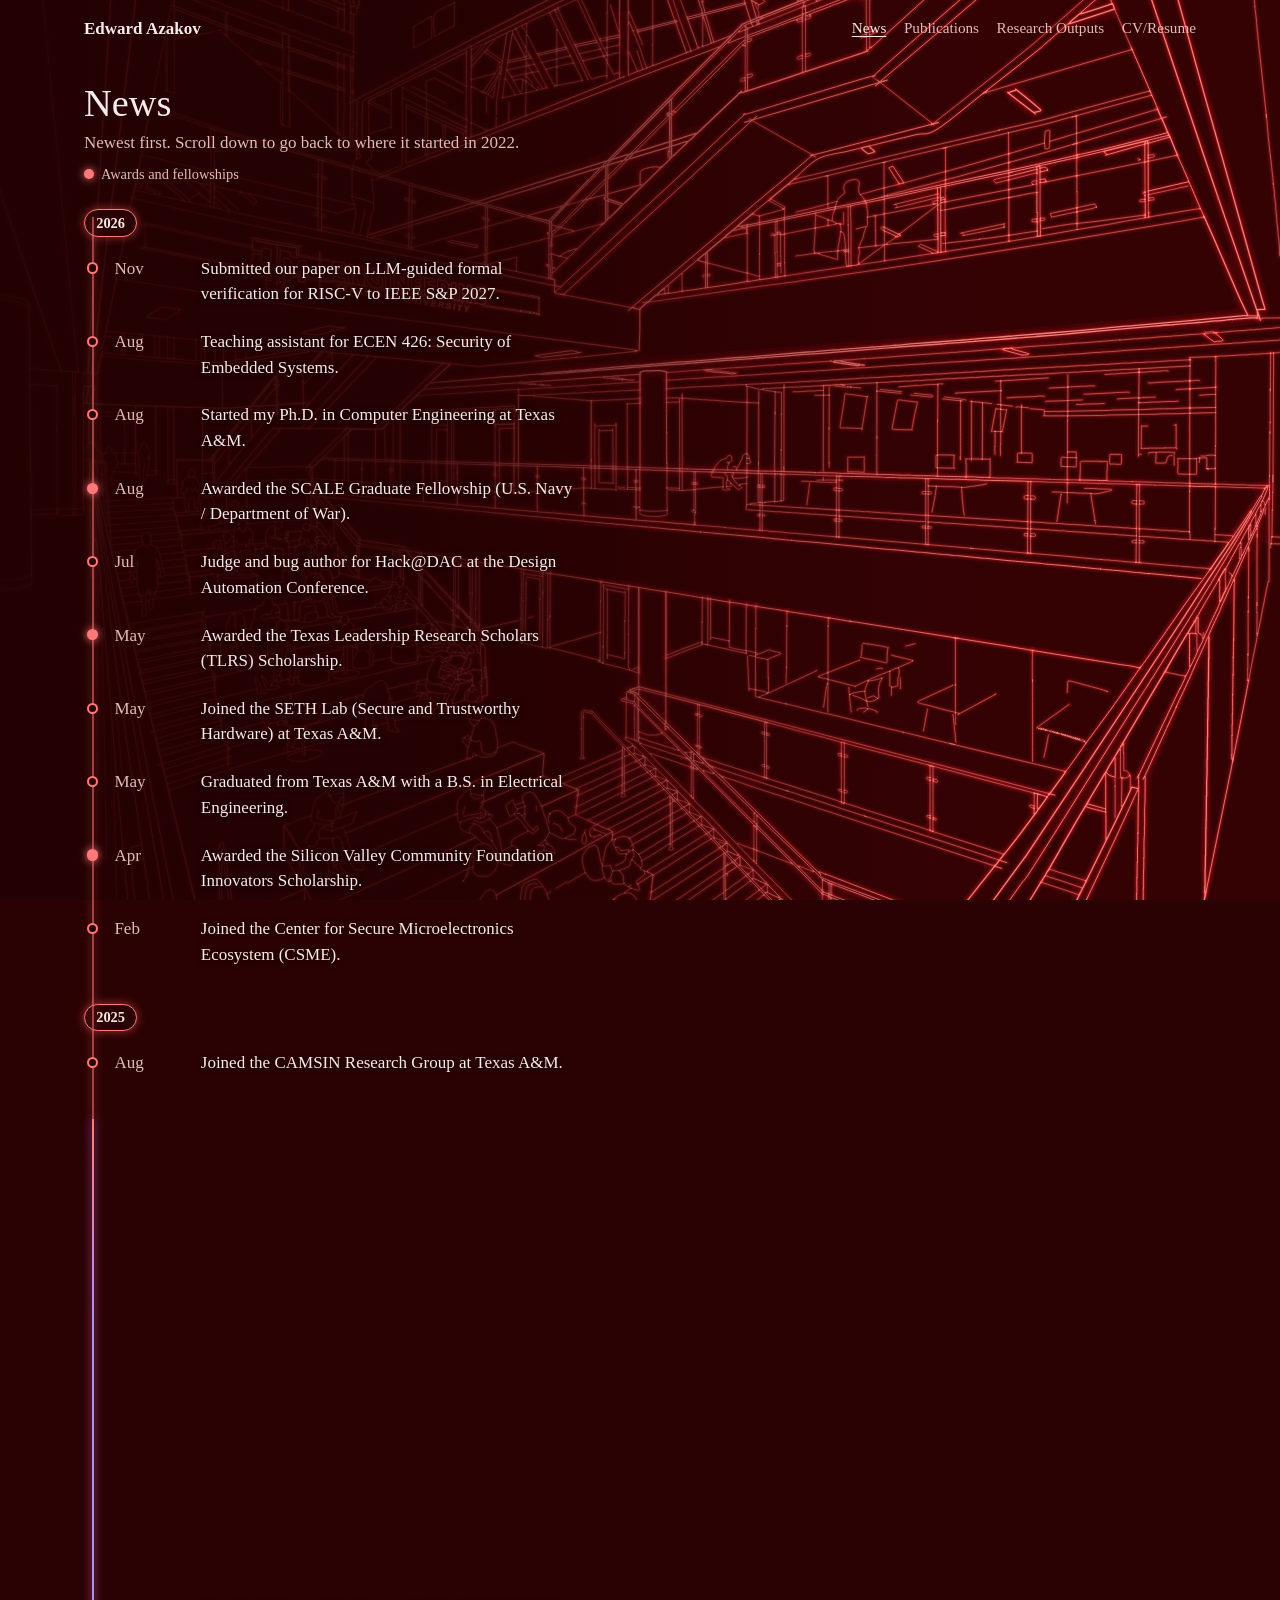
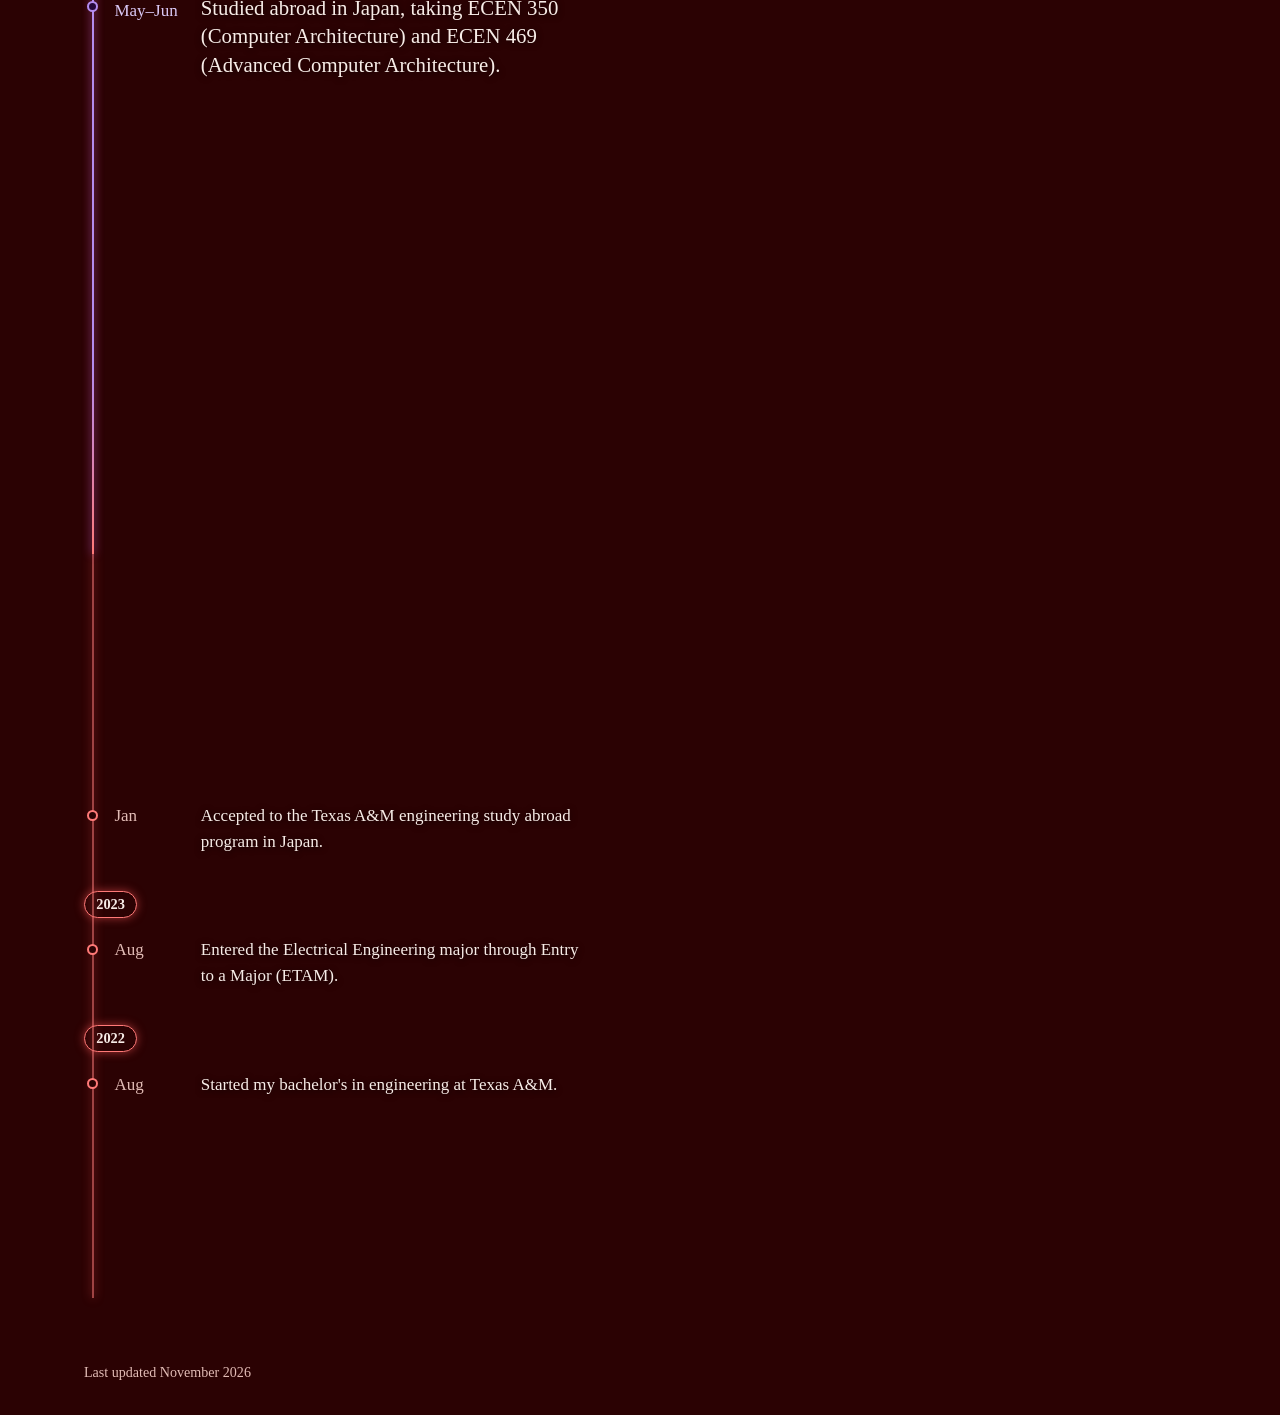
==== news.html @ d88e2535 "Add files via upload" ====
<!DOCTYPE html>
<html lang="en">
<head>
<meta charset="utf-8">
<meta name="viewport" content="width=device-width, initial-scale=1">
<title>News | Edward Azakov</title>
<meta name="description" content="A timeline of Edward Azakov's news, from starting at Texas A&amp;M in 2022 to today.">
<meta name="theme-color" content="#2b0203">
<link rel="preload" as="image" href="news-zachry.svg">
<style>
/* News timeline: newest at the top. A fixed line drawing sits behind the page and
   cross-fades as each era of the timeline reaches the middle of the screen. */
:root { --base: #2b0203; --ink: #f7ece7; --soft: #e2bcb6; --neon: #ff7a78; --line: rgba(255,122,120,.55); }
* { box-sizing: border-box; }
html { -webkit-text-size-adjust: 100%; }
body { margin: 0; background: var(--base); color: var(--ink);
  font-family: Charter, "Bitstream Charter", "Sitka Text", Cambria, Georgia, serif; font-size: 1.0625rem; line-height: 1.5; }
a { color: var(--ink); }
a:focus-visible { outline: 2px solid var(--neon); outline-offset: 3px; }

.bg, .bg div { position: fixed; inset: 0; }
.bg { z-index: 0; }
.bg div { background-size: cover; background-repeat: no-repeat; opacity: 0; transition: opacity .8s ease; will-change: opacity; }
.bg div.on { opacity: 1; }
.bg .zachry { background-image: url(news-zachry.svg); background-position: 60% 45%; }
.bg .japan { background-image: url(news-japan.svg); background-position: 50% 56%; }
/* each drawing carries its own shade over the left side, where the text sits, tinted to match it */
.bg div::after { content: ""; position: absolute; inset: 0;
  background: linear-gradient(90deg, rgb(var(--shade) / .94) 0, rgb(var(--shade) / .86) 26rem, rgb(var(--shade) / .35) 46rem, rgb(var(--shade) / 0) 62rem); }
.bg .zachry { --shade: 34 1 2; }
.bg .japan { --shade: 22 4 40; }

.wrap { position: relative; z-index: 2; }
.top { display: flex; justify-content: space-between; align-items: center; flex-wrap: wrap; gap: .25rem 1.25rem;
  max-width: 72rem; margin: 0 auto; padding: 1rem 1.25rem; }
.top .home { font-weight: 700; text-decoration: none; }
.top nav { display: flex; gap: 1.1rem; flex-wrap: wrap; font-size: .95rem; }
.top nav a { color: var(--soft); text-decoration: none; }
.top nav a:hover, .top nav a[aria-current] { color: var(--ink); text-decoration: underline; text-underline-offset: 3px; }

main { max-width: 72rem; margin: 0 auto; padding: 0 1.25rem; }
.col { max-width: 31rem; position: relative; }
h1 { font-size: 2.4rem; font-weight: 400; line-height: 1.1; margin: 1.5rem 0 .4rem; }
.intro { color: var(--soft); margin: 0 0 .5rem; }
.key { font-size: .9rem; color: var(--soft); display: flex; align-items: center; gap: .45rem; margin: 0; }
.key i { width: .62rem; height: .62rem; border-radius: 50%; background: var(--neon); box-shadow: 0 0 8px var(--neon); display: inline-block; }

/* the rail */
.tl { position: relative; padding-left: 1.9rem; }
.tl::before { content: ""; position: absolute; left: .5rem; top: 2rem; bottom: 3rem; width: 2px; background: var(--line); box-shadow: 0 0 10px rgba(255,90,90,.6); }
.era { min-height: 88vh; display: flex; flex-direction: column; justify-content: center; padding: 2rem 0; }
.era:first-child { min-height: 78vh; justify-content: flex-start; padding-top: 1.5rem; }
.era.tall { min-height: 115vh; }
.era ol { list-style: none; margin: 0; padding: 0; }
.year { margin: 1.6rem 0 .5rem -1.9rem; }
.year:first-child { margin-top: 0; }
.year span { display: inline-block; font-weight: 700; font-size: .9rem; line-height: 1; padding: .34rem .7rem; border-radius: 999px;
  color: var(--ink); background: var(--base); border: 1.5px solid var(--neon); box-shadow: 0 0 10px rgba(255,90,90,.55); font-variant-numeric: tabular-nums; }
.ev { position: relative; display: grid; grid-template-columns: 4.7rem 1fr; gap: .7rem; padding: .7rem 0; }
.ev::before { content: ""; position: absolute; left: -1.74rem; top: 1.12rem; width: .7rem; height: .7rem; border-radius: 50%;
  background: var(--base); border: 2px solid var(--neon); box-sizing: border-box; }
.ev.award::before { background: var(--neon); box-shadow: 0 0 9px var(--neon); }
.when { color: var(--soft); font-variant-numeric: tabular-nums; }
.what { text-shadow: 0 1px 6px rgba(20,0,0,.9); }
.ev.big .what { font-size: 1.3rem; line-height: 1.35; }
/* the Japan stretch of the timeline picks up the purple of its drawing */
.era[data-bg="japan"] { position: relative; --neon: #b48cf0; }
.era[data-bg="japan"]::before { content: ""; position: absolute; left: -1.4rem; top: 0; bottom: 0; width: 2px;
  background: linear-gradient(#ff7a78, #b48cf0 18%, #b48cf0 82%, #ff7a78); box-shadow: 0 0 10px rgba(150,90,255,.7); }
.era[data-bg="japan"] .ev::before { background: #25083a; }
.era[data-bg="japan"] .when { color: #d9c8f5; }
.ev.big .when { padding-top: .25rem; }

footer { max-width: 72rem; margin: 0 auto; padding: 1rem 1.25rem 2rem; font-size: .88rem; color: var(--soft); }

@media (max-width: 52rem) {
  .bg div::after { background: rgb(var(--shade) / .7); }
  .col { max-width: none; }
}
@media (max-width: 34rem) {
  h1 { font-size: 2rem; }
  .ev { grid-template-columns: 1fr; gap: 0; }
}
@media (prefers-reduced-motion: reduce) { .bg div { transition: none; } }
</style>
</head>
<body>
<div class="bg" aria-hidden="true"><div class="zachry on"></div><div class="japan"></div></div>

<div class="wrap">
<header class="top">
  <a class="home" href="index.html">Edward Azakov</a>
  <nav aria-label="Main">
    <a href="news.html" aria-current="page">News</a>
    <a href="index.html#publications">Publications</a>
    <a href="research-outputs.html">Research Outputs</a>
    <a href="Azakov_Edward_CV.pdf">CV/Resume</a>
  </nav>
</header>

<main>
<div class="col">
  <h1>News</h1>
  <p class="intro">Newest first. Scroll down to go back to where it started in 2022.</p>
  <p class="key"><i aria-hidden="true"></i>Awards and fellowships</p>

  <div class="tl">
  <section class="era" data-bg="zachry">
    <ol>
      <li class="year"><span>2026</span></li>
      <li class="ev"><span class="when">Nov</span><span class="what">Submitted our paper on LLM-guided formal verification for RISC-V to IEEE S&amp;P 2027.</span></li>
      <li class="ev"><span class="when">Aug</span><span class="what">Teaching assistant for ECEN 426: Security of Embedded Systems.</span></li>
      <li class="ev"><span class="when">Aug</span><span class="what">Started my Ph.D. in Computer Engineering at Texas A&amp;M.</span></li>
      <li class="ev award"><span class="when">Aug</span><span class="what">Awarded the SCALE Graduate Fellowship (U.S. Navy / Department of War).</span></li>
      <li class="ev"><span class="when">Jul</span><span class="what">Judge and bug author for Hack@DAC at the Design Automation Conference.</span></li>
      <li class="ev award"><span class="when">May</span><span class="what">Awarded the Texas Leadership Research Scholars (TLRS) Scholarship.</span></li>
      <li class="ev"><span class="when">May</span><span class="what">Joined the SETH Lab (Secure and Trustworthy Hardware) at Texas A&amp;M.</span></li>
      <li class="ev"><span class="when">May</span><span class="what">Graduated from Texas A&amp;M with a B.S. in Electrical Engineering.</span></li>
      <li class="ev award"><span class="when">Apr</span><span class="what">Awarded the Silicon Valley Community Foundation Innovators Scholarship.</span></li>
      <li class="ev"><span class="when">Feb</span><span class="what">Joined the Center for Secure Microelectronics Ecosystem (CSME).</span></li>
      <li class="year"><span>2025</span></li>
      <li class="ev"><span class="when">Aug</span><span class="what">Joined the CAMSIN Research Group at Texas A&amp;M.</span></li>
    </ol>
  </section>
  <section class="era tall" data-bg="japan">
    <ol>
      <li class="ev big"><span class="when">May&ndash;Jun</span><span class="what">Studied abroad in Japan, taking ECEN 350 (Computer Architecture) and ECEN 469 (Advanced Computer Architecture).</span></li>
    </ol>
  </section>
  <section class="era" data-bg="zachry">
    <ol>
      <li class="ev"><span class="when">Jan</span><span class="what">Accepted to the Texas A&amp;M engineering study abroad program in Japan.</span></li>
      <li class="year"><span>2023</span></li>
      <li class="ev"><span class="when">Aug</span><span class="what">Entered the Electrical Engineering major through Entry to a Major (ETAM).</span></li>
      <li class="year"><span>2022</span></li>
      <li class="ev"><span class="when">Aug</span><span class="what">Started my bachelor's in engineering at Texas A&amp;M.</span></li>
    </ol>
  </section>
  </div>
</div>
</main>

<footer>Last updated November 2026</footer>
</div>

<script>
// Show the drawing that belongs to whichever era is crossing the middle of the screen.
(function () {
  var layers = document.querySelectorAll('.bg div');
  function show(name) {
    layers.forEach(function (l) { l.classList.toggle('on', l.classList.contains(name)); });
  }
  if (!('IntersectionObserver' in window)) return;
  var io = new IntersectionObserver(function (entries) {
    entries.forEach(function (e) { if (e.isIntersecting) show(e.target.dataset.bg); });
  }, { rootMargin: '-50% 0px -50% 0px' });
  document.querySelectorAll('.era').forEach(function (s) { io.observe(s); });
})();
</script>
</body>
</html>
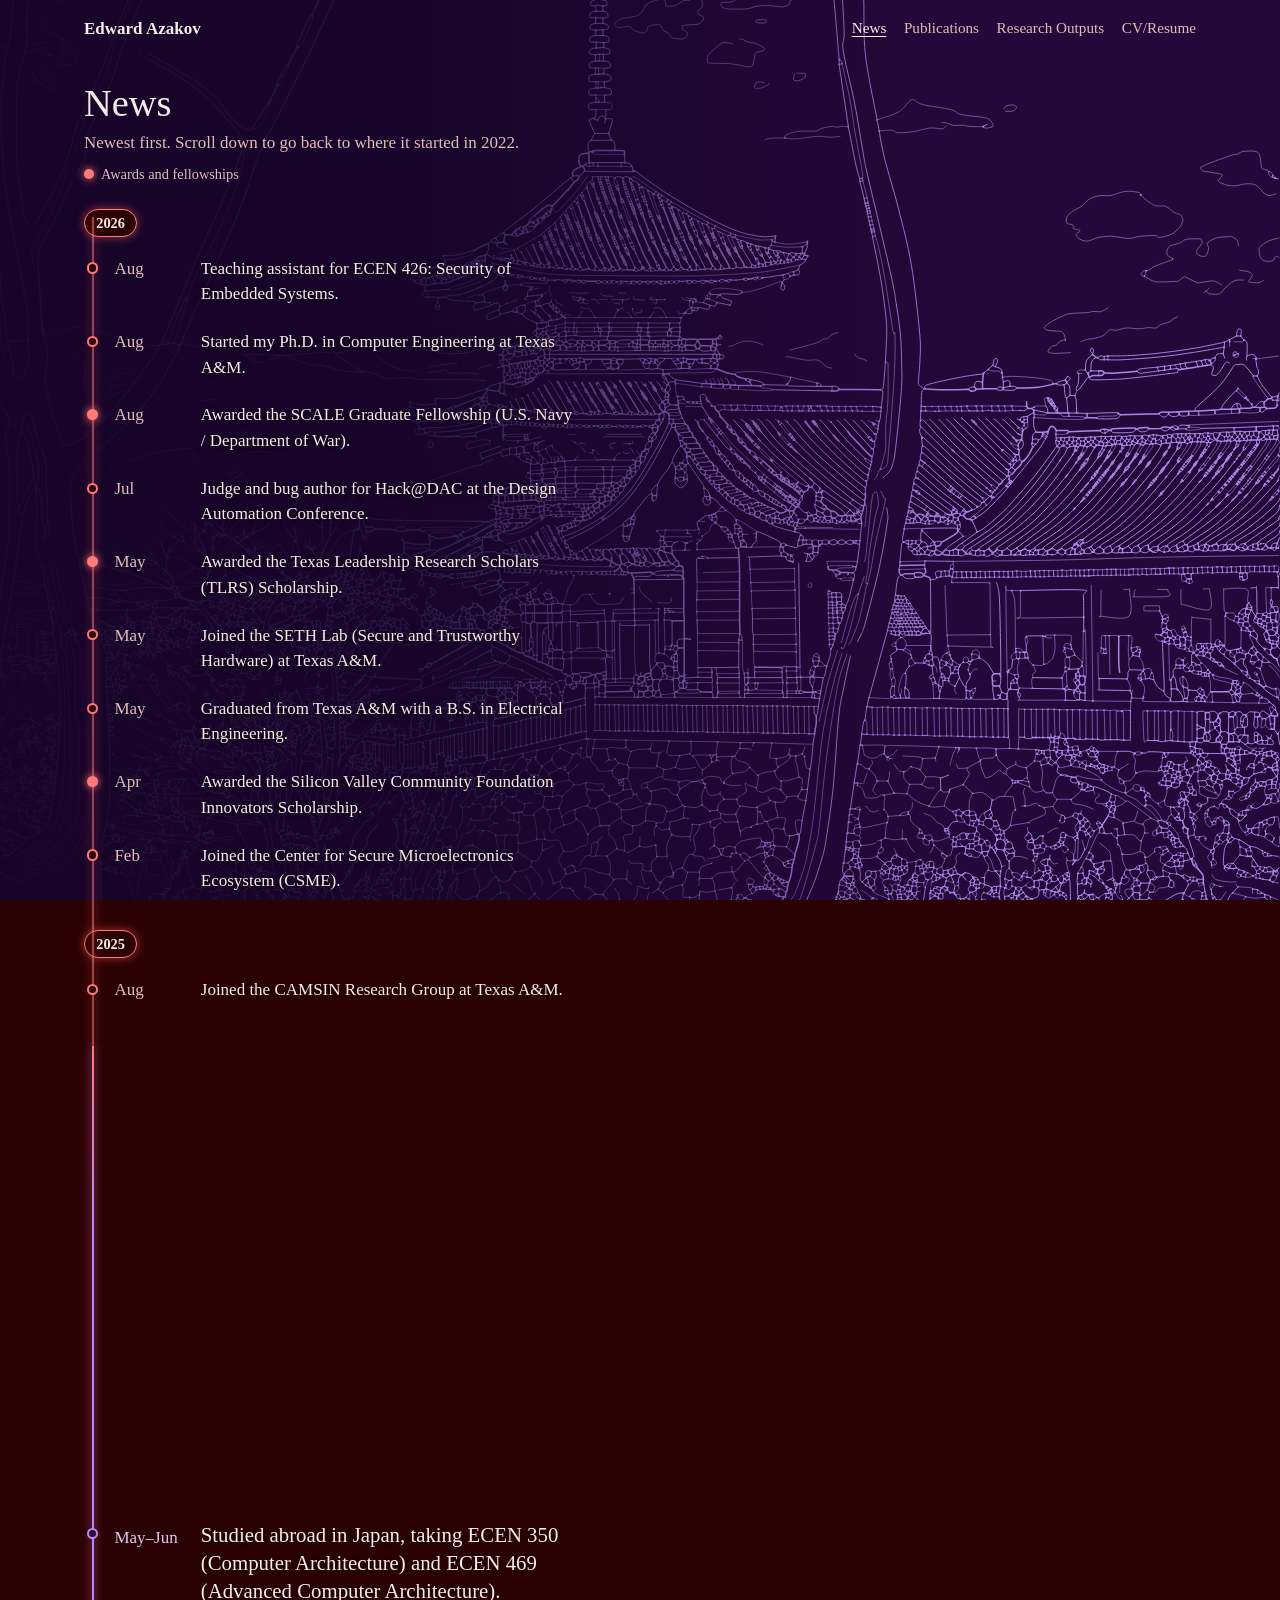
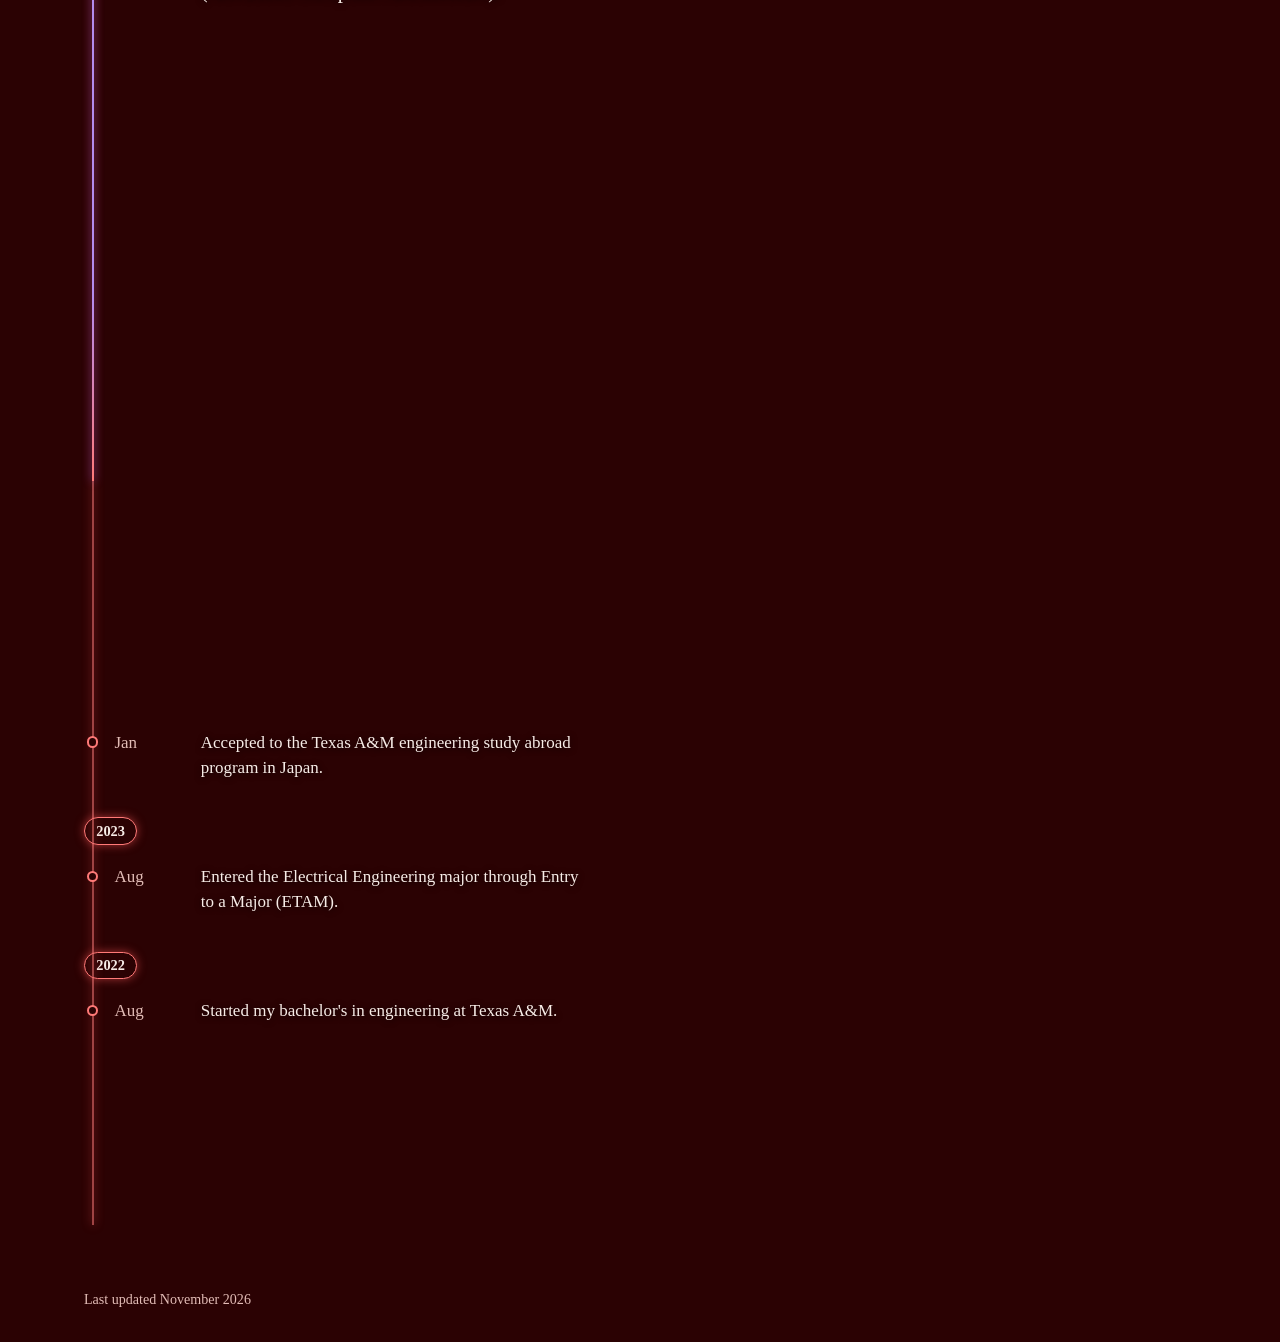
==== commit efc8f6d9: "Add files via upload" ====
--- a/news.html
+++ b/news.html
@@ -108,7 +108,6 @@
   <section class="era" data-bg="zachry">
     <ol>
       <li class="year"><span>2026</span></li>
-      <li class="ev"><span class="when">Nov</span><span class="what">Submitted our paper on LLM-guided formal verification for RISC-V to IEEE S&amp;P 2027.</span></li>
       <li class="ev"><span class="when">Aug</span><span class="what">Teaching assistant for ECEN 426: Security of Embedded Systems.</span></li>
       <li class="ev"><span class="when">Aug</span><span class="what">Started my Ph.D. in Computer Engineering at Texas A&amp;M.</span></li>
       <li class="ev award"><span class="when">Aug</span><span class="what">Awarded the SCALE Graduate Fellowship (U.S. Navy / Department of War).</span></li>
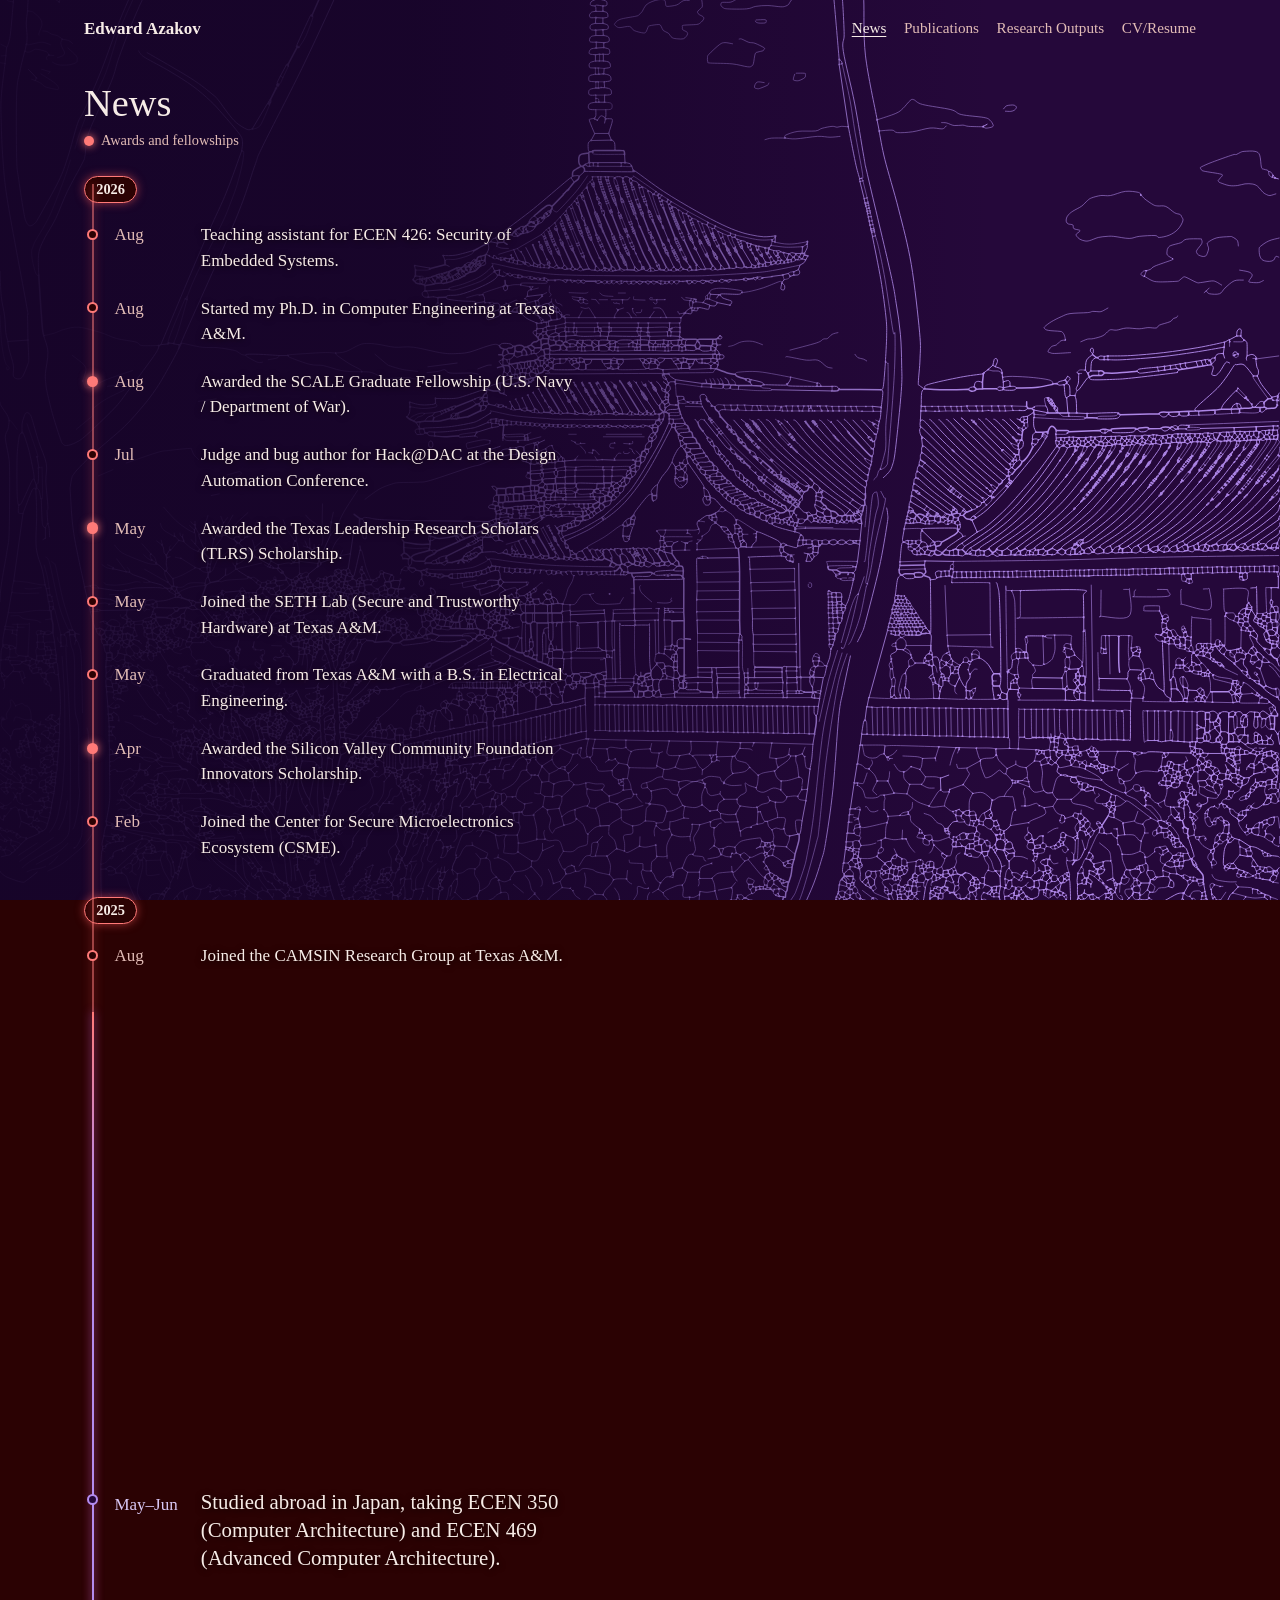
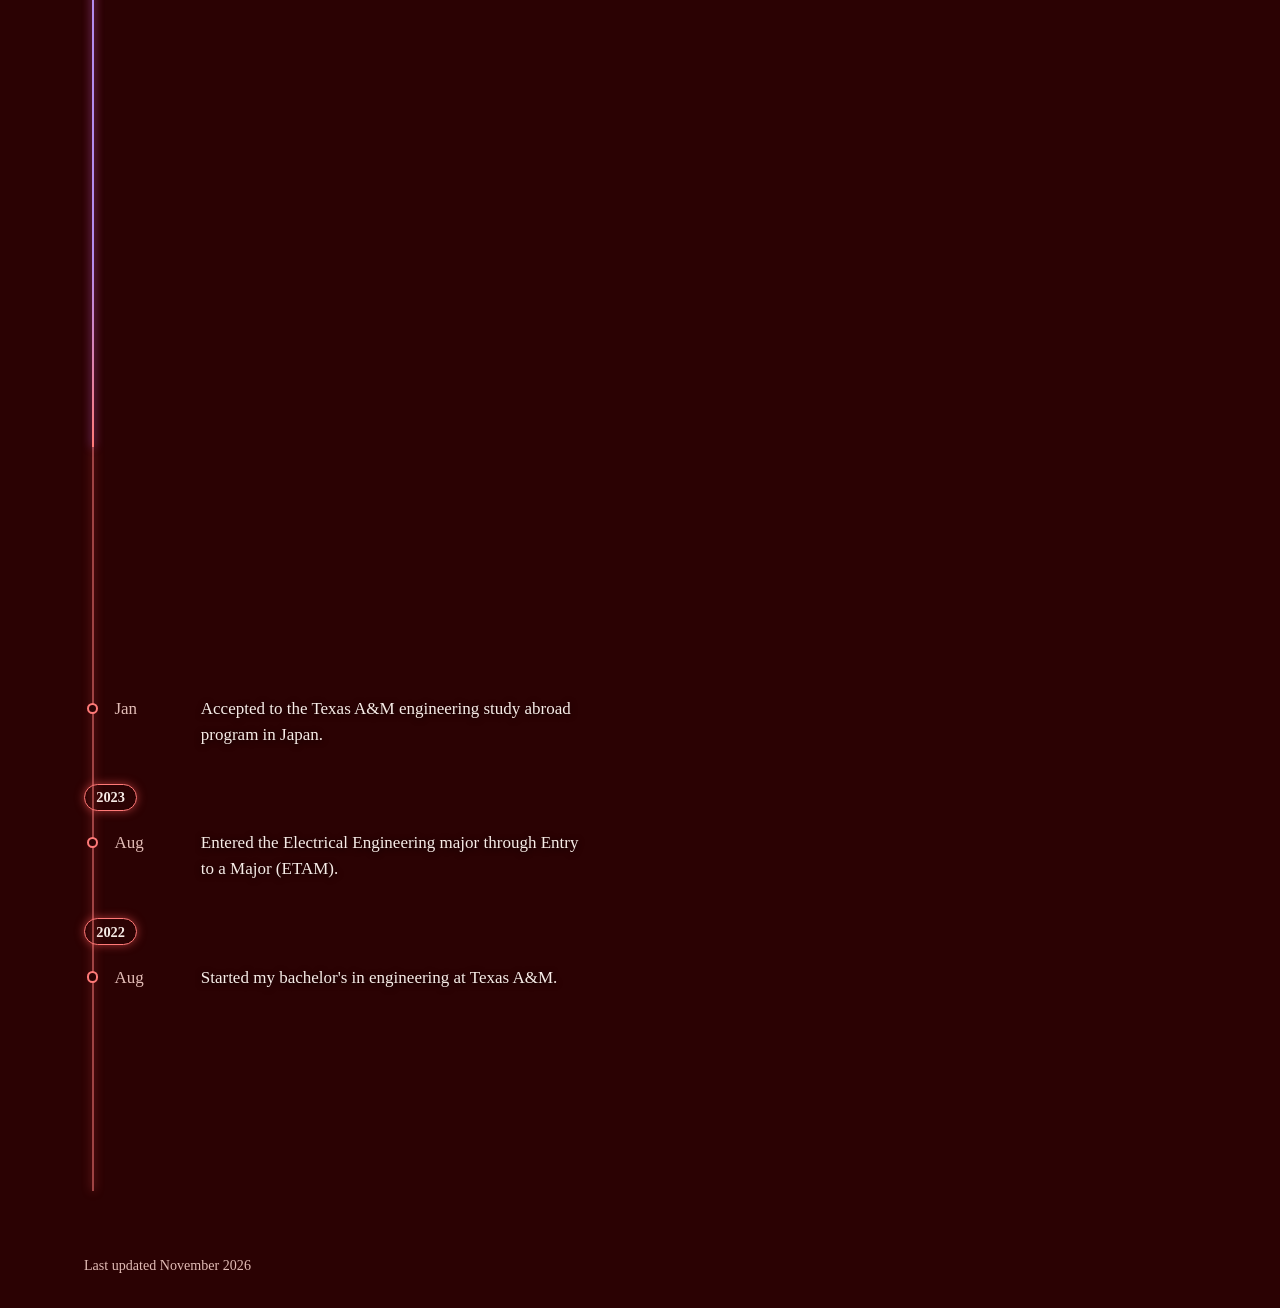
==== commit 6598109f: "Add files via upload" ====
--- a/news.html
+++ b/news.html
@@ -101,7 +101,6 @@
 <main>
 <div class="col">
   <h1>News</h1>
-  <p class="intro">Newest first. Scroll down to go back to where it started in 2022.</p>
   <p class="key"><i aria-hidden="true"></i>Awards and fellowships</p>
 
   <div class="tl">
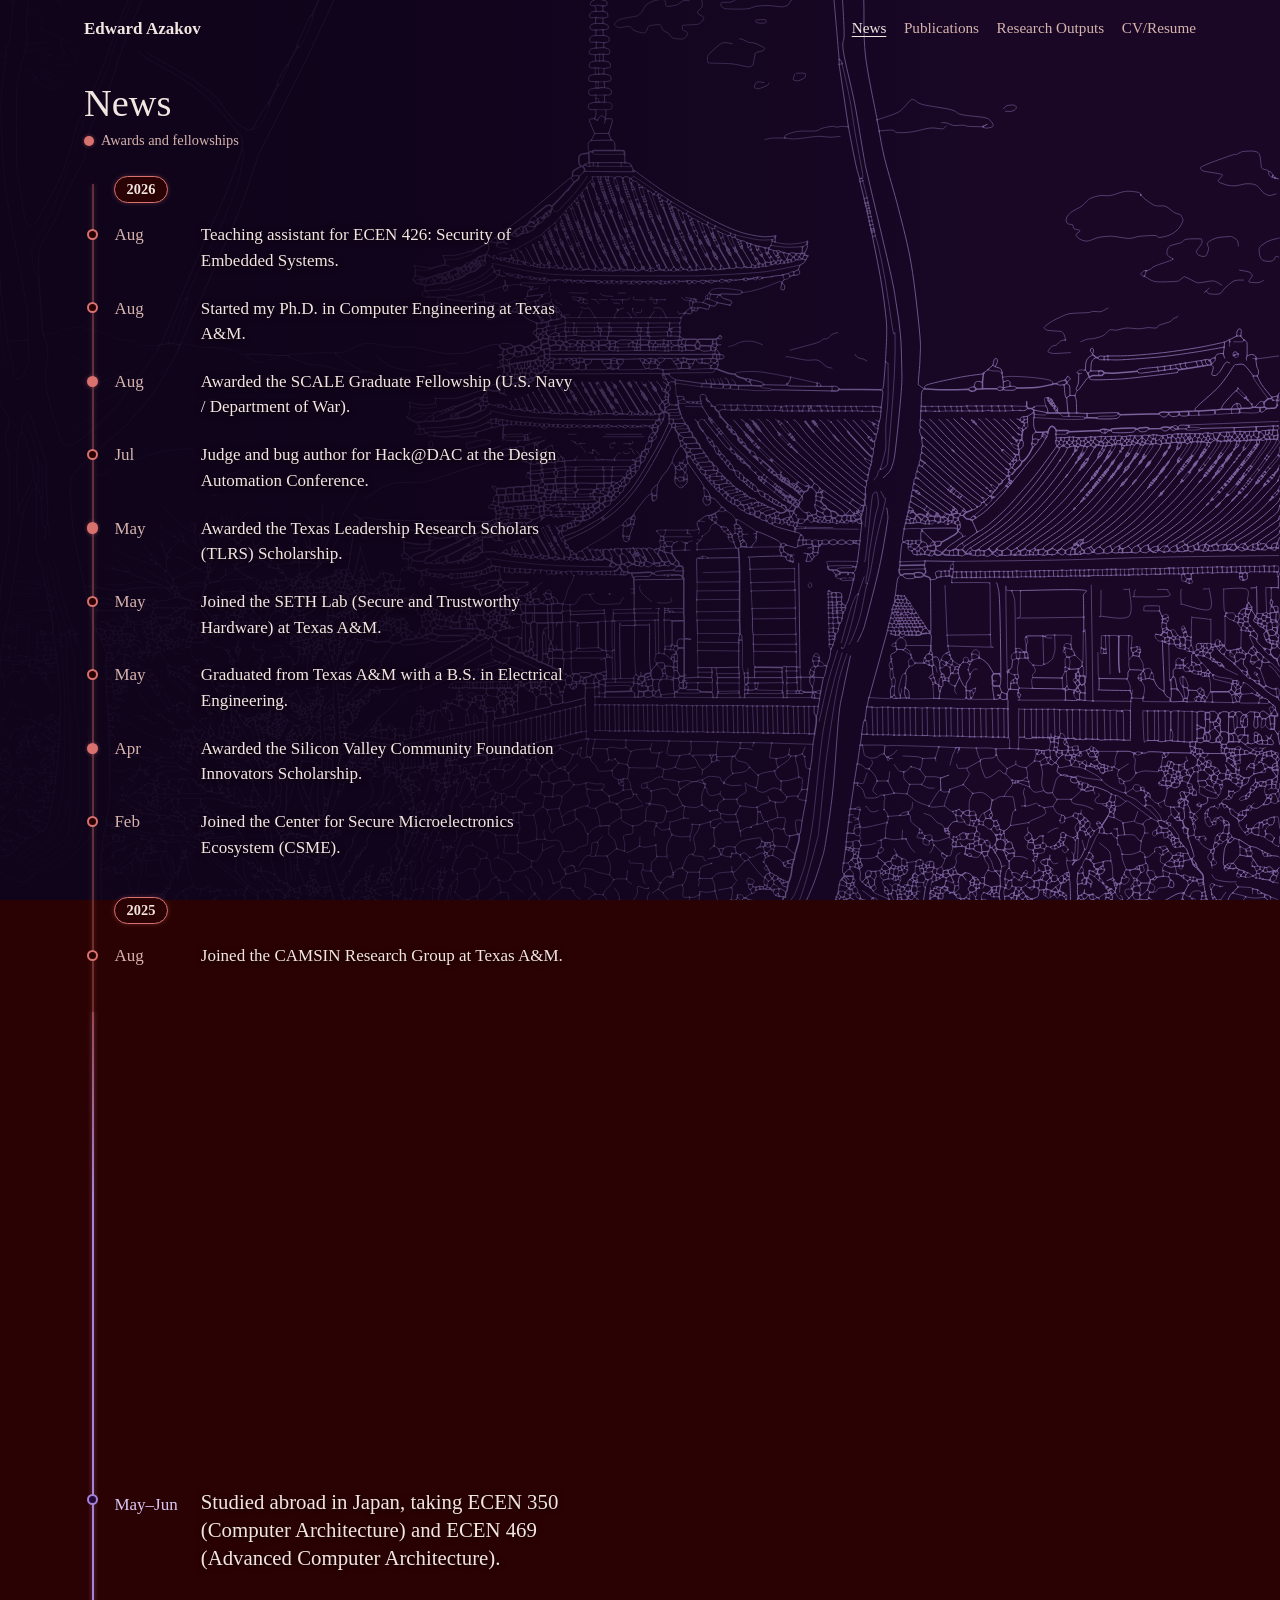
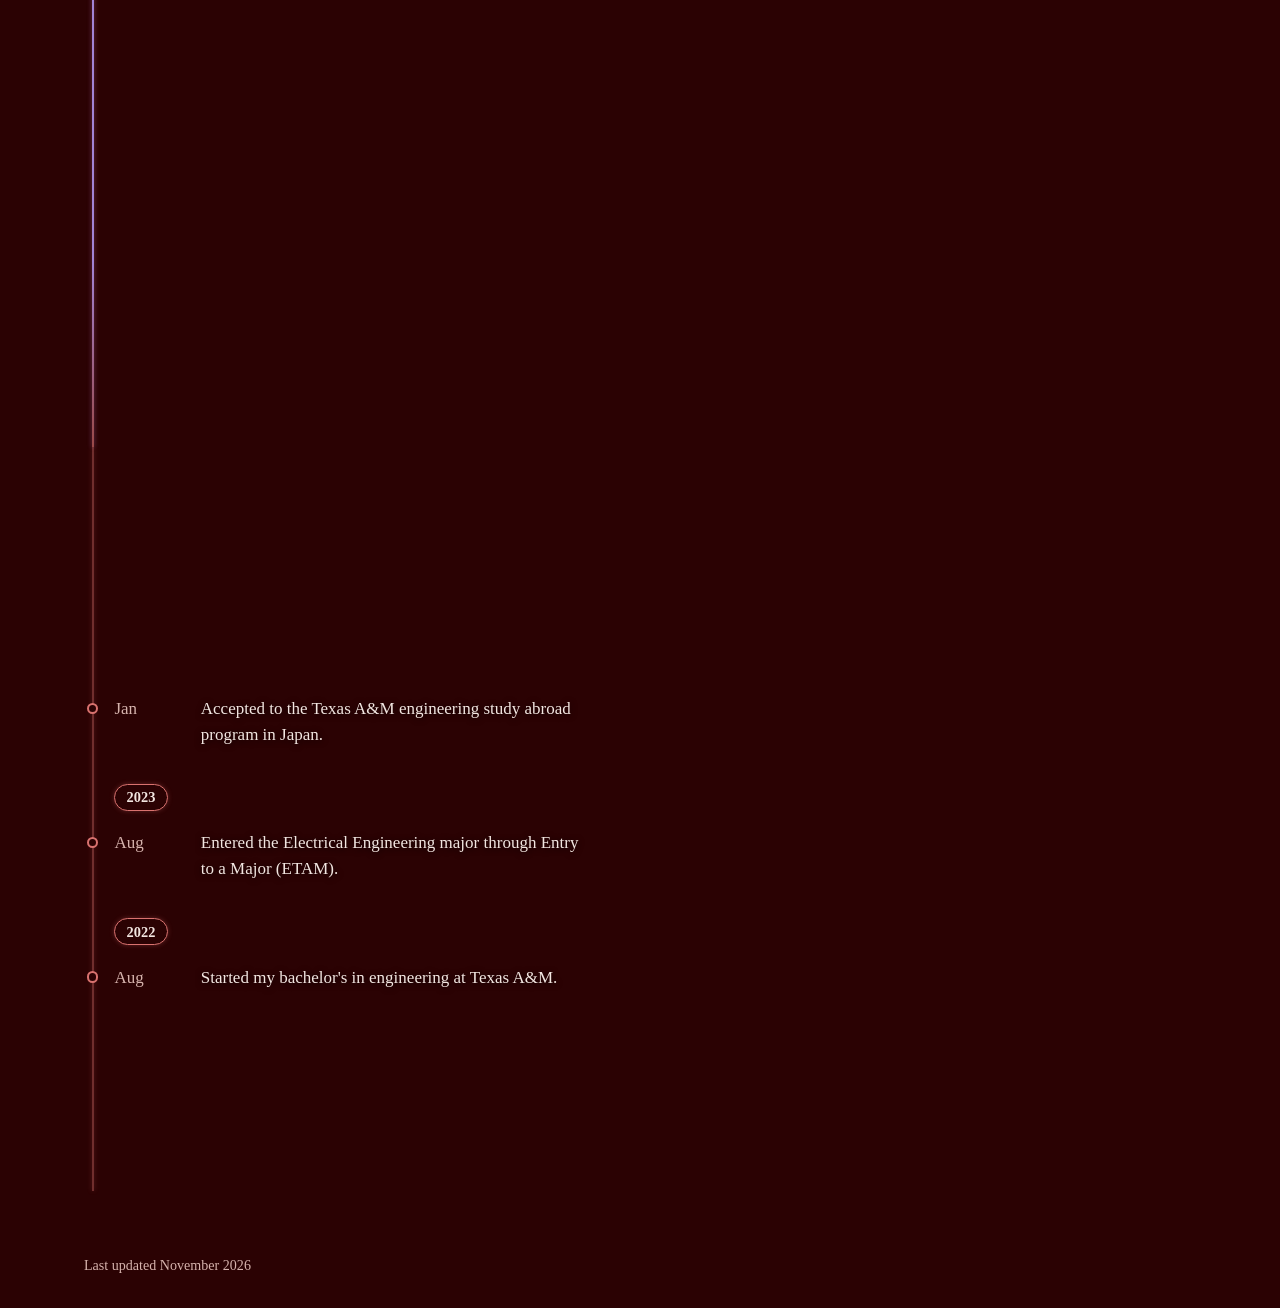
==== commit 27acf99b: "Add files via upload" ====
--- a/news.html
+++ b/news.html
@@ -10,7 +10,7 @@
 <style>
 /* News timeline: newest at the top. A fixed line drawing sits behind the page and
    cross-fades as each era of the timeline reaches the middle of the screen. */
-:root { --base: #2b0203; --ink: #f7ece7; --soft: #e2bcb6; --neon: #ff7a78; --line: rgba(255,122,120,.55); }
+:root { --base: #2b0203; --ink: #f2e6e1; --soft: #d6b3ad; --neon: #d9726f; --line: rgba(217,114,111,.4); }
 * { box-sizing: border-box; }
 html { -webkit-text-size-adjust: 100%; }
 body { margin: 0; background: var(--base); color: var(--ink);
@@ -22,6 +22,8 @@
 .bg { z-index: 0; }
 .bg div { background-size: cover; background-repeat: no-repeat; opacity: 0; transition: opacity .8s ease; will-change: opacity; }
 .bg div.on { opacity: 1; }
+/* dim the neon drawings so they sit back behind the text */
+.bg div { filter: brightness(.72) saturate(.85); }
 .bg .zachry { background-image: url(news-zachry.svg); background-position: 60% 45%; }
 .bg .japan { background-image: url(news-japan.svg); background-position: 50% 56%; }
 /* each drawing carries its own shade over the left side, where the text sits, tinted to match it */
@@ -43,30 +45,30 @@
 h1 { font-size: 2.4rem; font-weight: 400; line-height: 1.1; margin: 1.5rem 0 .4rem; }
 .intro { color: var(--soft); margin: 0 0 .5rem; }
 .key { font-size: .9rem; color: var(--soft); display: flex; align-items: center; gap: .45rem; margin: 0; }
-.key i { width: .62rem; height: .62rem; border-radius: 50%; background: var(--neon); box-shadow: 0 0 8px var(--neon); display: inline-block; }
+.key i { width: .62rem; height: .62rem; border-radius: 50%; background: var(--neon); box-shadow: 0 0 4px rgba(217,114,111,.45); display: inline-block; }
 
 /* the rail */
 .tl { position: relative; padding-left: 1.9rem; }
-.tl::before { content: ""; position: absolute; left: .5rem; top: 2rem; bottom: 3rem; width: 2px; background: var(--line); box-shadow: 0 0 10px rgba(255,90,90,.6); }
+.tl::before { content: ""; position: absolute; left: .5rem; top: 2rem; bottom: 3rem; width: 2px; background: var(--line); box-shadow: 0 0 5px rgba(217,114,111,.3); }
 .era { min-height: 88vh; display: flex; flex-direction: column; justify-content: center; padding: 2rem 0; }
 .era:first-child { min-height: 78vh; justify-content: flex-start; padding-top: 1.5rem; }
 .era.tall { min-height: 115vh; }
 .era ol { list-style: none; margin: 0; padding: 0; }
-.year { margin: 1.6rem 0 .5rem -1.9rem; }
+.year { margin: 1.6rem 0 .5rem; }
 .year:first-child { margin-top: 0; }
 .year span { display: inline-block; font-weight: 700; font-size: .9rem; line-height: 1; padding: .34rem .7rem; border-radius: 999px;
-  color: var(--ink); background: var(--base); border: 1.5px solid var(--neon); box-shadow: 0 0 10px rgba(255,90,90,.55); font-variant-numeric: tabular-nums; }
+  color: var(--ink); background: var(--base); border: 1.5px solid var(--neon); box-shadow: 0 0 5px rgba(217,114,111,.3); font-variant-numeric: tabular-nums; }
 .ev { position: relative; display: grid; grid-template-columns: 4.7rem 1fr; gap: .7rem; padding: .7rem 0; }
 .ev::before { content: ""; position: absolute; left: -1.74rem; top: 1.12rem; width: .7rem; height: .7rem; border-radius: 50%;
   background: var(--base); border: 2px solid var(--neon); box-sizing: border-box; }
-.ev.award::before { background: var(--neon); box-shadow: 0 0 9px var(--neon); }
+.ev.award::before { background: var(--neon); box-shadow: 0 0 4px rgba(217,114,111,.45); }
 .when { color: var(--soft); font-variant-numeric: tabular-nums; }
 .what { text-shadow: 0 1px 6px rgba(20,0,0,.9); }
 .ev.big .what { font-size: 1.3rem; line-height: 1.35; }
 /* the Japan stretch of the timeline picks up the purple of its drawing */
-.era[data-bg="japan"] { position: relative; --neon: #b48cf0; }
+.era[data-bg="japan"] { position: relative; --neon: #a283d6; }
 .era[data-bg="japan"]::before { content: ""; position: absolute; left: -1.4rem; top: 0; bottom: 0; width: 2px;
-  background: linear-gradient(#ff7a78, #b48cf0 18%, #b48cf0 82%, #ff7a78); box-shadow: 0 0 10px rgba(150,90,255,.7); }
+  background: linear-gradient(rgba(217,114,111,.4), #a283d6 18%, #a283d6 82%, rgba(217,114,111,.4)); box-shadow: 0 0 5px rgba(150,110,220,.35); }
 .era[data-bg="japan"] .ev::before { background: #25083a; }
 .era[data-bg="japan"] .when { color: #d9c8f5; }
 .ev.big .when { padding-top: .25rem; }
